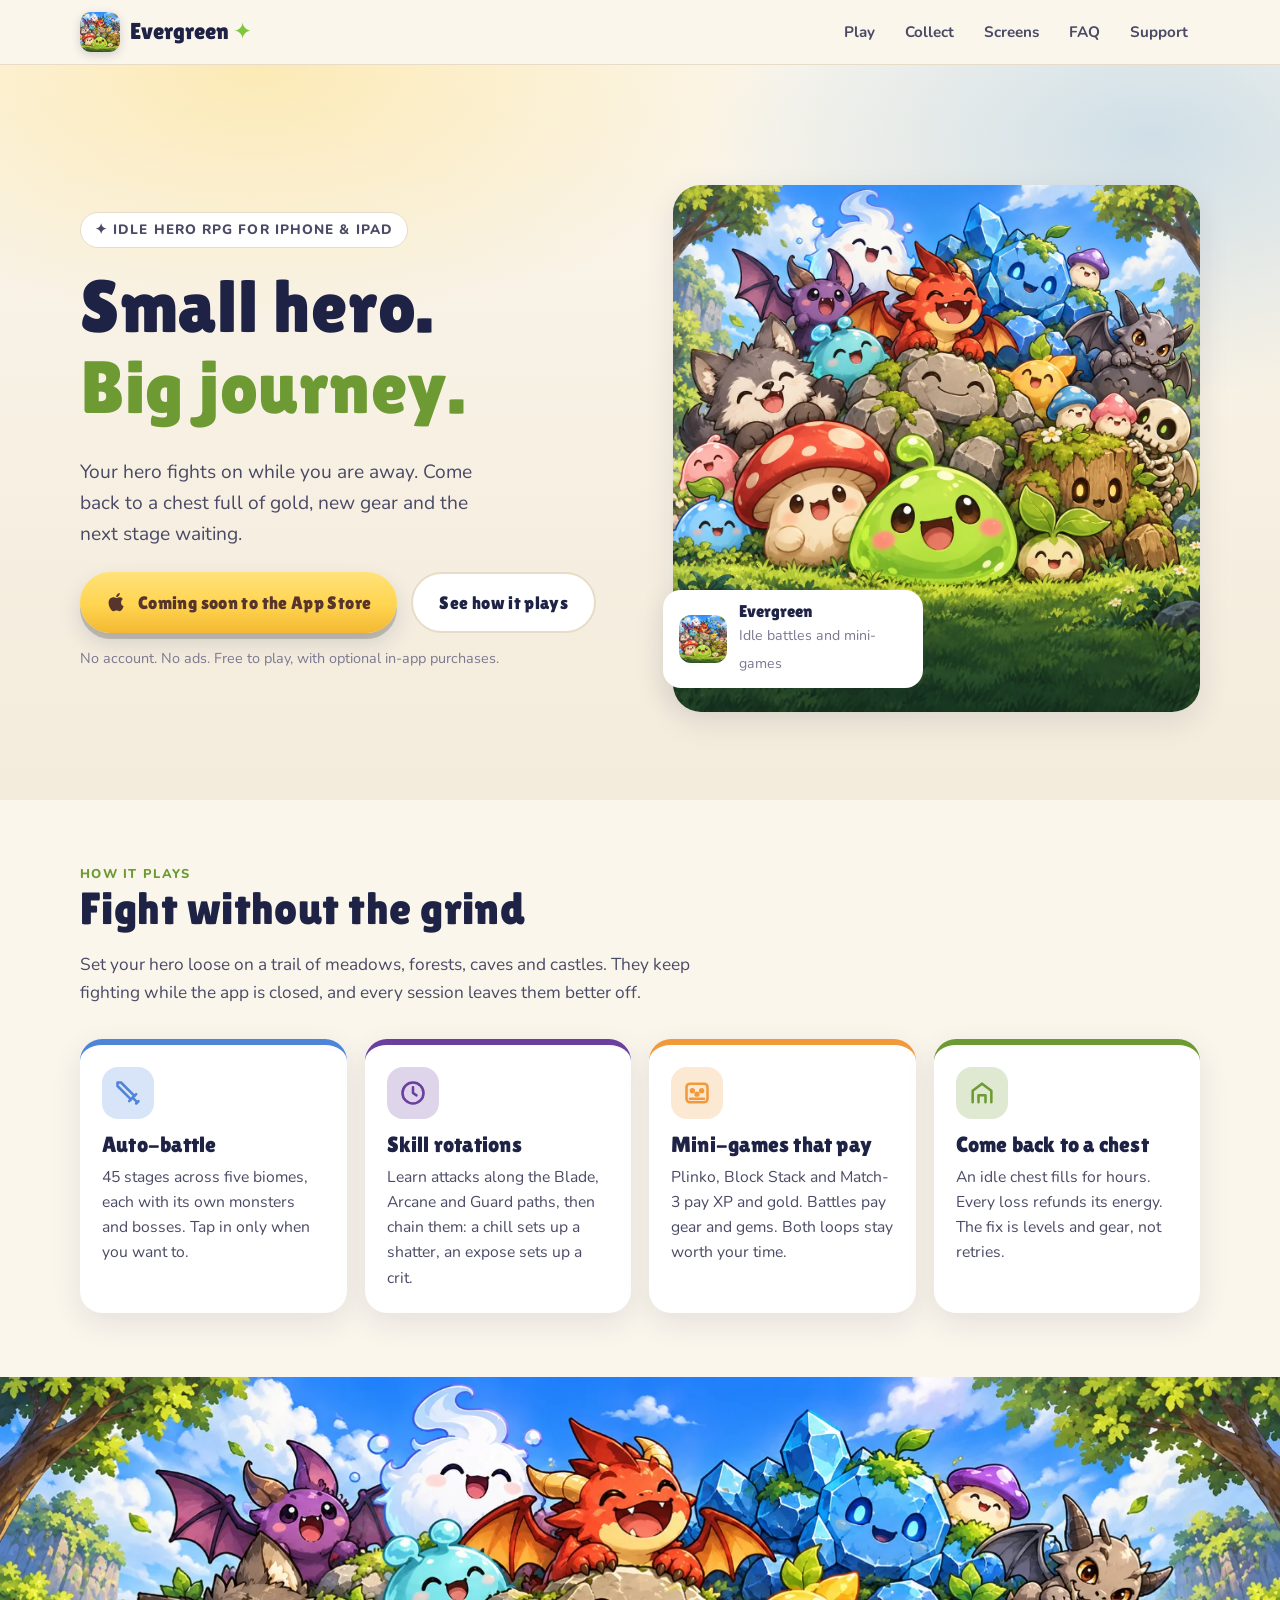
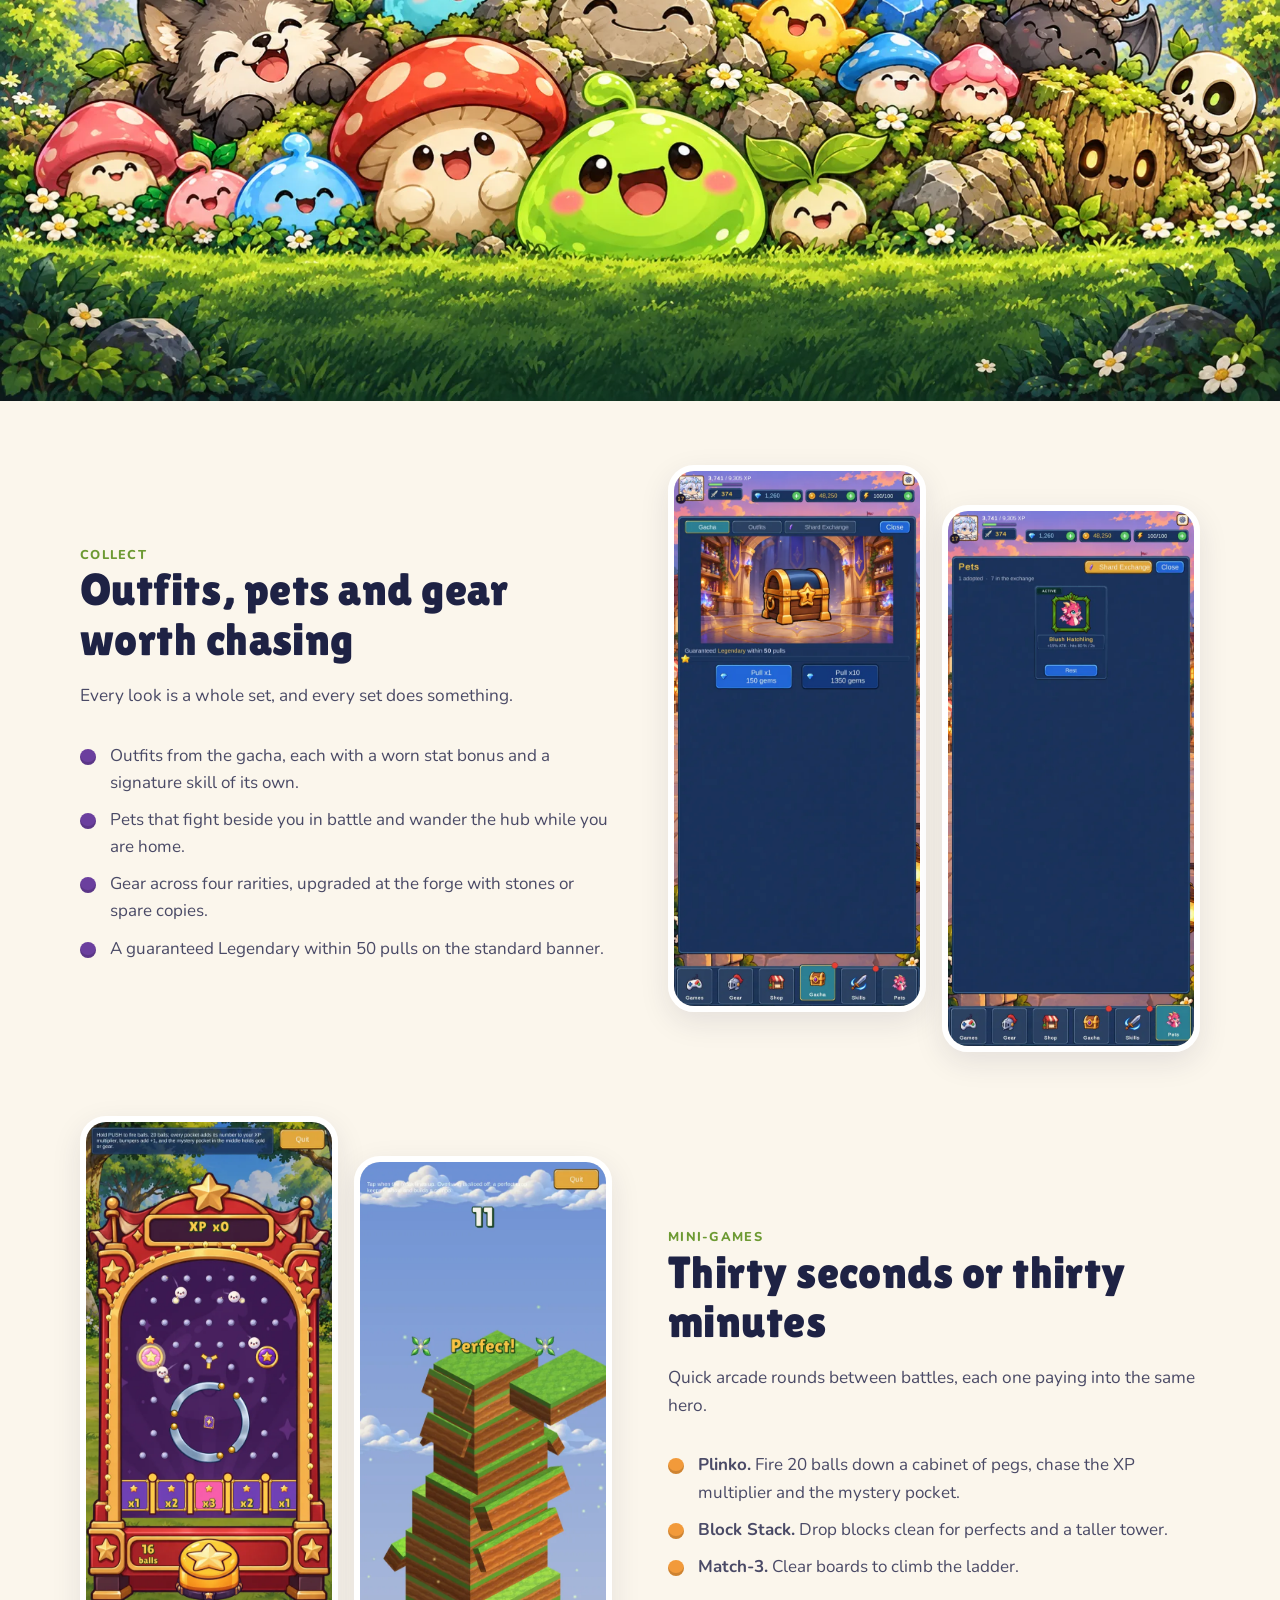
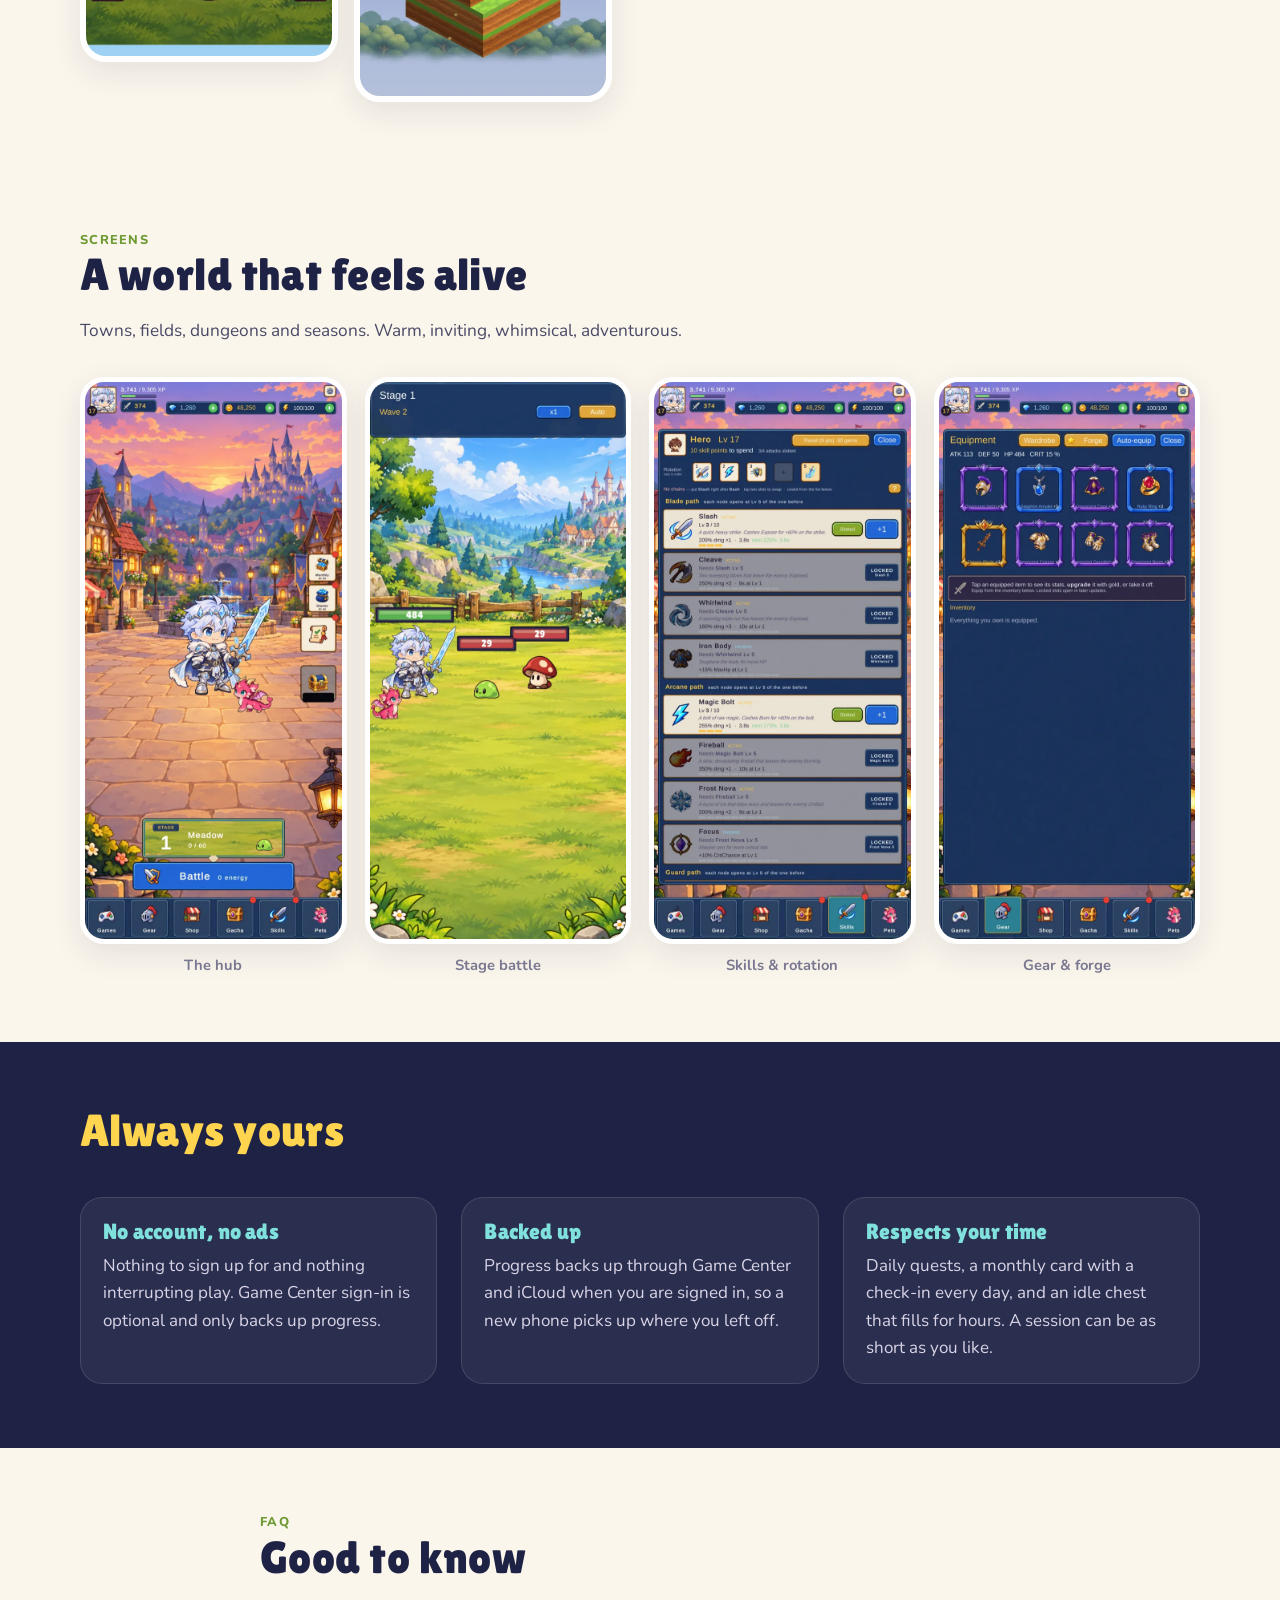
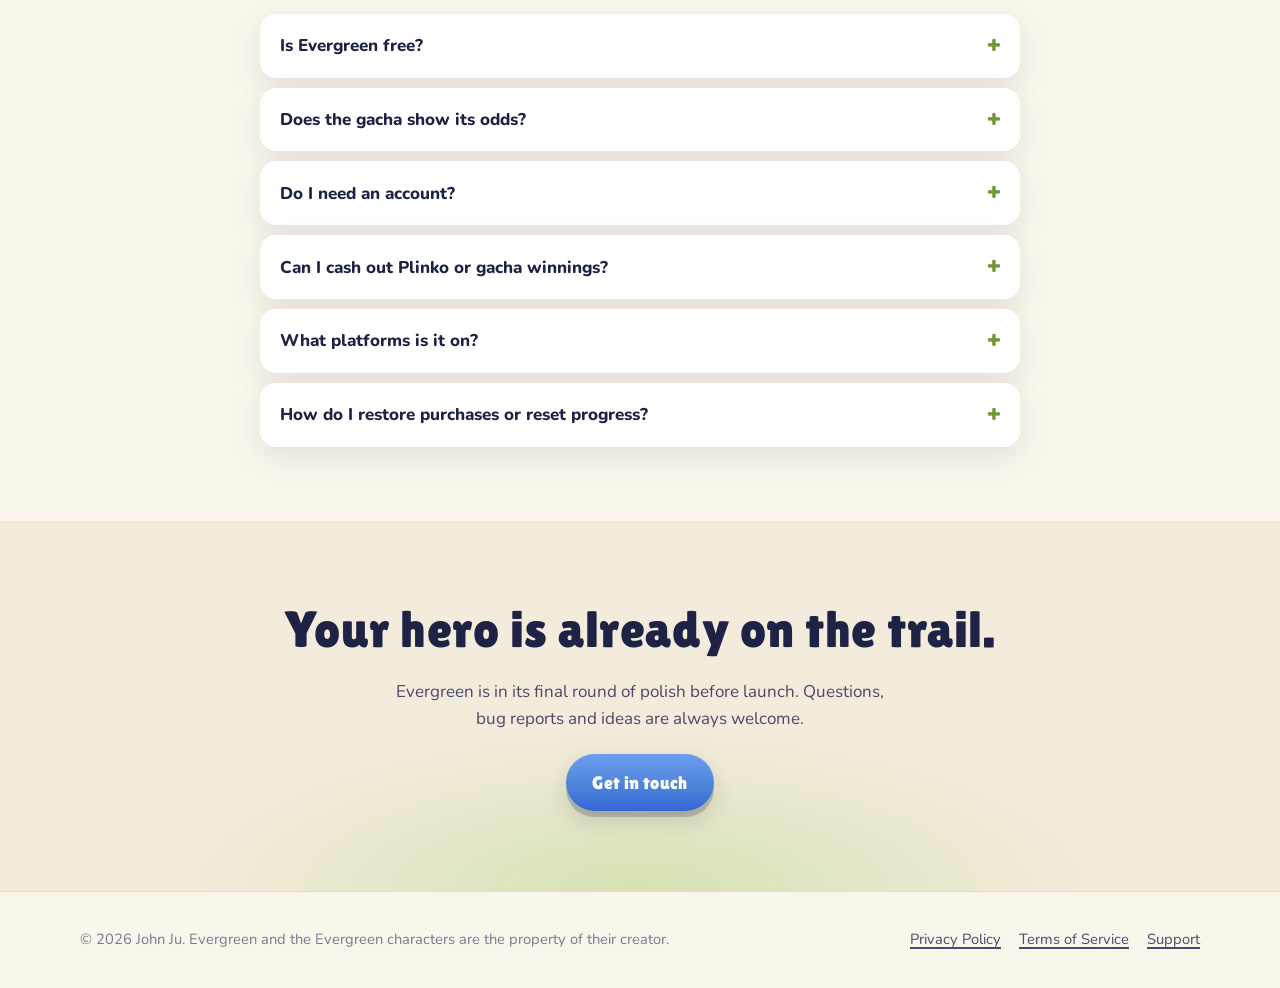
==== index.html @ 90e23ad8 "Evergreen site: landing page, privacy policy, terms of service and support page Static GitHub Pages " ====
<!DOCTYPE html>
<html lang="en">
<head>
  <meta charset="utf-8">
  <meta name="viewport" content="width=device-width, initial-scale=1">
  <title>Evergreen: Idle Hero RPG</title>
  <meta name="description" content="Evergreen is a cosy idle RPG. Your hero fights on while you are away. Come back to gold, gear and a growing cast of monsters, then spend a few minutes on Plinko or Block Stack.">
  <link rel="canonical" href="https://evergreenrpg.com/">
  <link rel="icon" type="image/png" href="assets/img/favicon.png">
  <link rel="apple-touch-icon" href="assets/img/apple-touch-icon.png">
  <meta property="og:type" content="website">
  <meta property="og:title" content="Evergreen: Idle Hero RPG">
  <meta property="og:description" content="Small hero, big journey. A cosy idle RPG with mini-games that pay, outfits to collect and pets that fight beside you.">
  <meta property="og:image" content="https://evergreenrpg.com/assets/img/monsters-square.webp">
  <meta property="og:url" content="https://evergreenrpg.com/">
  <meta name="twitter:card" content="summary_large_image">
  <meta name="theme-color" content="#fbf6ec" media="(prefers-color-scheme: light)">
  <meta name="theme-color" content="#171a36" media="(prefers-color-scheme: dark)">
  <link rel="preconnect" href="https://fonts.googleapis.com">
  <link rel="preconnect" href="https://fonts.gstatic.com" crossorigin>
  <link href="https://fonts.googleapis.com/css2?family=Nunito:wght@400;700;800&display=swap" rel="stylesheet">
  <link rel="stylesheet" href="assets/site.css">
</head>
<body>

<header class="site-header">
  <div class="wrap">
    <a class="brand" href="/">
      <img src="assets/img/icon-512.png" alt="" width="40" height="40">
      <span>Evergreen <span class="leaf">✦</span></span>
    </a>
    <nav class="nav" aria-label="Site">
      <a href="#play">Play</a>
      <a href="#collect">Collect</a>
      <a href="#screens">Screens</a>
      <a href="#faq">FAQ</a>
      <a href="support.html">Support</a>
    </nav>
  </div>
</header>

<main>
  <section class="hero" id="top">
    <div class="wrap">
      <div class="hero-copy">
        <span class="kicker">✦ Idle Hero RPG for iPhone &amp; iPad</span>
        <h1>Small hero.<br><span class="accent">Big journey.</span></h1>
        <p class="lede">Your hero fights on while you are away. Come back to a chest full of gold, new gear and the next stage waiting.</p>
        <div class="hero-actions">
          <!-- When the app is live, replace this span with:
               <a class="btn btn-primary" href="https://apps.apple.com/app/idXXXXXXXXX">Download on the App Store</a> -->
          <span class="btn btn-primary" aria-disabled="true">
            <svg viewBox="0 0 24 24" fill="currentColor" aria-hidden="true"><path d="M16.4 12.6c0-2.5 2-3.7 2.1-3.8-1.2-1.7-3-1.9-3.6-2-1.5-.2-3 .9-3.8.9-.8 0-2-.9-3.3-.8-1.7 0-3.2 1-4.1 2.5-1.8 3-.5 7.6 1.3 10.1.8 1.2 1.8 2.6 3.2 2.5 1.3 0 1.8-.8 3.3-.8s2 .8 3.3.8c1.4 0 2.3-1.3 3.1-2.5.9-1.4 1.3-2.7 1.4-2.8-.1 0-2.9-1-2.9-4.1zM14 5.3c.7-.8 1.1-2 1-3.1-1 0-2.2.7-2.9 1.5-.6.7-1.2 1.9-1 3 1.1.1 2.2-.6 2.9-1.4z"/></svg>
            Coming soon to the App Store
          </span>
          <a class="btn btn-ghost" href="#play">See how it plays</a>
        </div>
        <p class="hero-note">No account. No ads. Free to play, with optional in-app purchases.</p>
      </div>
      <div class="hero-art">
        <img src="assets/img/monsters-square.webp" alt="A pile of smiling monsters: a green slime, a red-capped mushroom, a wolf pup, a red dragon and friends on a sunny hillside" width="1254" height="1254" fetchpriority="high">
        <div class="badge">
          <img src="assets/img/icon-512.png" alt="" width="48" height="48">
          <div><strong>Evergreen</strong><small>Idle battles and mini-games</small></div>
        </div>
      </div>
    </div>
  </section>

  <section id="play">
    <div class="wrap">
      <div class="section-head">
        <div class="eyebrow">How it plays</div>
        <h2>Fight without the grind</h2>
        <p>Set your hero loose on a trail of meadows, forests, caves and castles. They keep fighting while the app is closed, and every session leaves them better off.</p>
      </div>
      <div class="pillars">
        <article class="pillar" style="--c: var(--sky)">
          <div class="icon"><svg viewBox="0 0 24 24" fill="none" stroke="currentColor" stroke-width="2.2" stroke-linecap="round" stroke-linejoin="round" aria-hidden="true"><path d="M14.5 17.5 3 6V3h3l11.5 11.5"/><path d="m13 19 6-6"/><path d="m16 16 4 4"/><path d="m19 21 2-2"/></svg></div>
          <h3>Auto-battle</h3>
          <p>45 stages across five biomes, each with its own monsters and bosses. Tap in only when you want to.</p>
        </article>
        <article class="pillar" style="--c: var(--violet)">
          <div class="icon"><svg viewBox="0 0 24 24" fill="none" stroke="currentColor" stroke-width="2.2" stroke-linecap="round" stroke-linejoin="round" aria-hidden="true"><circle cx="12" cy="12" r="9"/><path d="M12 7v5l3 2"/></svg></div>
          <h3>Skill rotations</h3>
          <p>Learn attacks along the Blade, Arcane and Guard paths, then chain them: a chill sets up a shatter, an expose sets up a crit.</p>
        </article>
        <article class="pillar" style="--c: var(--orange)">
          <div class="icon"><svg viewBox="0 0 24 24" fill="none" stroke="currentColor" stroke-width="2.2" stroke-linecap="round" stroke-linejoin="round" aria-hidden="true"><rect x="3" y="4" width="18" height="16" rx="3"/><circle cx="8" cy="10" r="1.2" fill="currentColor"/><circle cx="12" cy="13" r="1.2" fill="currentColor"/><circle cx="16" cy="10" r="1.2" fill="currentColor"/><path d="M6 17h12"/></svg></div>
          <h3>Mini-games that pay</h3>
          <p>Plinko, Block Stack and Match-3 pay XP and gold. Battles pay gear and gems. Both loops stay worth your time.</p>
        </article>
        <article class="pillar" style="--c: var(--moss)">
          <div class="icon"><svg viewBox="0 0 24 24" fill="none" stroke="currentColor" stroke-width="2.2" stroke-linecap="round" stroke-linejoin="round" aria-hidden="true"><path d="M4 20V10l8-6 8 6v10"/><path d="M9 20v-6h6v6"/></svg></div>
          <h3>Come back to a chest</h3>
          <p>An idle chest fills for hours. Every loss refunds its energy. The fix is levels and gear, not retries.</p>
        </article>
      </div>
    </div>
  </section>

  <figure class="strip">
    <img src="assets/img/monsters-wide.webp" alt="The monsters of Evergreen gathered in a meadow" width="1795" height="876" loading="lazy">
  </figure>

  <section id="collect">
    <div class="wrap">
      <div class="features">
        <div class="feature-copy" style="--c: var(--violet)">
          <div class="section-head">
            <div class="eyebrow">Collect</div>
            <h2>Outfits, pets and gear worth chasing</h2>
            <p>Every look is a whole set, and every set does something.</p>
          </div>
          <ul>
            <li>Outfits from the gacha, each with a worn stat bonus and a signature skill of its own.</li>
            <li>Pets that fight beside you in battle and wander the hub while you are home.</li>
            <li>Gear across four rarities, upgraded at the forge with stones or spare copies.</li>
            <li>A guaranteed Legendary within 50 pulls on the standard banner.</li>
          </ul>
        </div>
        <div class="feature-art">
          <img src="assets/img/shot-03_gacha.webp" alt="The gacha banner with a glowing chest and a 50-pull Legendary guarantee" width="640" height="1391" loading="lazy">
          <img src="assets/img/shot-06_pets.webp" alt="The pets tab with the Blush Hatchling adopted and active" width="640" height="1391" loading="lazy">
        </div>
      </div>

      <div class="features flip">
        <div class="feature-copy" style="--c: var(--orange)">
          <div class="section-head">
            <div class="eyebrow">Mini-games</div>
            <h2>Thirty seconds or thirty minutes</h2>
            <p>Quick arcade rounds between battles, each one paying into the same hero.</p>
          </div>
          <ul>
            <li><strong>Plinko.</strong> Fire 20 balls down a cabinet of pegs, chase the XP multiplier and the mystery pocket.</li>
            <li><strong>Block Stack.</strong> Drop blocks clean for perfects and a taller tower.</li>
            <li><strong>Match-3.</strong> Clear boards to climb the ladder.</li>
          </ul>
        </div>
        <div class="feature-art">
          <img src="assets/img/shot-plinko.webp" alt="The Plinko cabinet mid-run with balls bouncing between pegs" width="640" height="1391" loading="lazy">
          <img src="assets/img/shot-tower_stack.webp" alt="Block Stack showing a Perfect drop on a tall wooden tower" width="640" height="1391" loading="lazy">
        </div>
      </div>
    </div>
  </section>

  <section id="screens">
    <div class="wrap">
      <div class="section-head">
        <div class="eyebrow">Screens</div>
        <h2>A world that feels alive</h2>
        <p>Towns, fields, dungeons and seasons. Warm, inviting, whimsical, adventurous.</p>
      </div>
      <div class="gallery">
        <figure><img src="assets/img/shot-01_hub.webp" alt="The hub: hero in the Winter Lord outfit beside a pet, with the stage card and Battle button" width="640" height="1391" loading="lazy"><figcaption>The hub</figcaption></figure>
        <figure><img src="assets/img/shot-02_battle.webp" alt="A stage fight mid-wave against a slime and a mushroom" width="640" height="1391" loading="lazy"><figcaption>Stage battle</figcaption></figure>
        <figure><img src="assets/img/shot-04_skills.webp" alt="Skill paths and the rotation row" width="640" height="1391" loading="lazy"><figcaption>Skills &amp; rotation</figcaption></figure>
        <figure><img src="assets/img/shot-05_gear.webp" alt="A full equipment loadout with rarity-coloured slots" width="640" height="1391" loading="lazy"><figcaption>Gear &amp; forge</figcaption></figure>
      </div>
    </div>
  </section>

  <section class="promise">
    <div class="wrap">
      <h2>Always yours</h2>
      <div class="card"><h3>No account, no ads</h3><p>Nothing to sign up for and nothing interrupting play. Game Center sign-in is optional and only backs up progress.</p></div>
      <div class="card"><h3>Backed up</h3><p>Progress backs up through Game Center and iCloud when you are signed in, so a new phone picks up where you left off.</p></div>
      <div class="card"><h3>Respects your time</h3><p>Daily quests, a monthly card with a check-in every day, and an idle chest that fills for hours. A session can be as short as you like.</p></div>
    </div>
  </section>

  <section class="faq" id="faq">
    <div class="wrap-narrow">
      <div class="section-head">
        <div class="eyebrow">FAQ</div>
        <h2>Good to know</h2>
      </div>
      <details>
        <summary>Is Evergreen free?</summary>
        <p>Yes. Evergreen is free to download and play. Optional in-app purchases sell gems, a one-time Starter Bundle and a Monthly Card. None of them are required to finish the game.</p>
      </details>
      <details>
        <summary>Does the gacha show its odds?</summary>
        <p>The banner in the app shows its drop rates and the Legendary guarantee. Every pull on the standard banner counts toward a guaranteed Legendary within 50 pulls.</p>
      </details>
      <details>
        <summary>Do I need an account?</summary>
        <p>No. There is no login. If you sign in to Game Center, your progress is backed up to iCloud and restored on your other devices. The game is fully playable without it.</p>
      </details>
      <details>
        <summary>Can I cash out Plinko or gacha winnings?</summary>
        <p>No. Plinko and the mini-games pay only in-game gold and XP, and gacha rewards are in-game items. Nothing in Evergreen can be exchanged for real money.</p>
      </details>
      <details>
        <summary>What platforms is it on?</summary>
        <p>iPhone and iPad first. An Android release is planned; follow this page for news.</p>
      </details>
      <details>
        <summary>How do I restore purchases or reset progress?</summary>
        <p>Both live in Settings, the gear icon at the top right of the hub. Restore Purchases re-grants the Starter Bundle and any active Monthly Card. Reset Progress deletes your local save and its cloud backup.</p>
      </details>
    </div>
  </section>

  <section class="cta">
    <div class="wrap">
      <h2>Your hero is already on the trail.</h2>
      <p>Evergreen is in its final round of polish before launch. Questions, bug reports and ideas are always welcome.</p>
      <div class="hero-actions">
        <a class="btn btn-secondary" href="support.html">Get in touch</a>
      </div>
    </div>
  </section>
</main>

<footer class="site-footer">
  <div class="wrap">
    <div>© 2026 John Ju. Evergreen and the Evergreen characters are the property of their creator.</div>
    <nav aria-label="Legal">
      <a href="privacy.html">Privacy Policy</a>
      <a href="terms.html">Terms of Service</a>
      <a href="support.html">Support</a>
    </nav>
  </div>
</footer>

</body>
</html>
---- assets/site.css ----
/* Evergreen: Idle Hero RPG — site styles
   Palette follows the HeroIdleRPG mood board: bright & cheerful primaries,
   earthy warm neutrals, cool mystical navy/purple, pastel accents.
   Saturated but not neon. Clean, friendly, modern. */

@font-face {
  font-family: "Lilita One";
  src: url("fonts/LilitaOne-Regular.ttf") format("truetype");
  font-weight: 400;
  font-style: normal;
  font-display: swap;
}

:root {
  /* bright & cheerful */
  --sun: #ffd44f;
  --orange: #f29a3a;
  --red: #e5504f;
  --sky: #4f85d9;
  --blue: #3466d6;
  /* earthy & warm */
  --amber: #c98a2f;
  --bark: #8b4a2b;
  --cocoa: #57352c;
  --moss: #6d9a33;
  --forest: #4a6e22;
  --leaf: #7fc63d;
  /* cool & mystical */
  --navy: #1e2244;
  --indigo: #3a2f6f;
  --violet: #6b3f9e;
  --dusk: #2f4b8c;
  --teal: #2a7fa2;
  /* pastel & playful */
  --pink: #f6a0c9;
  --coral: #f28b9a;
  --lilac: #e39ac9;
  --powder: #7fb6e2;
  --mint: #7fe0dc;

  --bg: #fbf6ec;
  --bg-2: #f3ebdb;
  --card: #ffffff;
  --ink: #1e2244;
  --ink-2: #4a4a66;
  --muted: #7a7891;
  --line: #e6dcc7;
  --link: #2f4b8c;
  --shadow: 0 10px 30px rgba(30, 34, 68, 0.10);
  --radius: 22px;
  --font-display: "Lilita One", "Arial Rounded MT Bold", "Nunito", sans-serif;
  --font-body: "Nunito", -apple-system, BlinkMacSystemFont, "Segoe UI", sans-serif;
  color-scheme: light;
}

@media (prefers-color-scheme: dark) {
  :root:not([data-theme="light"]) {
    --bg: #171a36;
    --bg-2: #1e2244;
    --card: #232a52;
    --ink: #f7f2e8;
    --ink-2: #d8d3e6;
    --muted: #a7a3c2;
    --line: #34396a;
    --link: #9cc4ff;
    --shadow: 0 10px 30px rgba(0, 0, 0, 0.35);
    color-scheme: dark;
  }
}
:root[data-theme="dark"] {
  --bg: #171a36;
  --bg-2: #1e2244;
  --card: #232a52;
  --ink: #f7f2e8;
  --ink-2: #d8d3e6;
  --muted: #a7a3c2;
  --line: #34396a;
  --link: #9cc4ff;
  --shadow: 0 10px 30px rgba(0, 0, 0, 0.35);
  color-scheme: dark;
}

* { box-sizing: border-box; }
html { scroll-behavior: smooth; -webkit-text-size-adjust: 100%; }
body {
  margin: 0;
  background: var(--bg);
  color: var(--ink);
  font-family: var(--font-body);
  font-size: 17px;
  line-height: 1.6;
  overflow-x: hidden;
}
img { max-width: 100%; height: auto; display: block; }
a { color: var(--link); text-decoration-thickness: 1.5px; text-underline-offset: 3px; }
a:hover { text-decoration-thickness: 2.5px; }

h1, h2, h3, .display {
  font-family: var(--font-display);
  font-weight: 400;
  letter-spacing: 0.01em;
  line-height: 1.1;
  margin: 0 0 0.4em;
}
h1 { font-size: clamp(2.6rem, 7vw, 4.6rem); }
h2 { font-size: clamp(1.9rem, 4.5vw, 2.8rem); }
h3 { font-size: 1.35rem; }
p { margin: 0 0 1em; }

.wrap { width: min(1120px, 100% - 32px); margin-inline: auto; }
.wrap-narrow { width: min(760px, 100% - 32px); margin-inline: auto; }

/* ---------- header ---------- */
.site-header {
  position: sticky; top: 0; z-index: 20;
  background: color-mix(in srgb, var(--bg) 88%, transparent);
  backdrop-filter: blur(10px);
  -webkit-backdrop-filter: blur(10px);
  border-bottom: 1px solid var(--line);
}
.site-header .wrap { display: flex; align-items: center; justify-content: space-between; gap: 16px; min-height: 64px; }
.brand { display: flex; align-items: center; gap: 10px; text-decoration: none; color: var(--ink); }
.brand img { width: 40px; height: 40px; border-radius: 11px; box-shadow: 0 3px 10px rgba(30,34,68,.18); }
.brand span { font-family: var(--font-display); font-size: 1.45rem; }
.brand .leaf { color: var(--leaf); }
.nav { display: flex; gap: 6px; flex-wrap: wrap; justify-content: flex-end; }
.nav a { color: var(--ink-2); text-decoration: none; padding: 8px 12px; border-radius: 999px; font-weight: 700; font-size: 0.95rem; }
.nav a:hover, .nav a[aria-current="page"] { background: var(--bg-2); color: var(--ink); }

/* ---------- buttons ---------- */
.btn {
  display: inline-flex; align-items: center; justify-content: center; gap: 10px;
  font-family: var(--font-display); font-size: 1.15rem; letter-spacing: 0.02em;
  padding: 14px 26px; border-radius: 999px; text-decoration: none; cursor: pointer;
  border: 0; transition: transform .12s ease, box-shadow .12s ease;
  box-shadow: 0 6px 0 rgba(0,0,0,.18), 0 10px 22px rgba(30,34,68,.15);
}
.btn:hover { transform: translateY(-2px); }
.btn:active { transform: translateY(2px); box-shadow: 0 2px 0 rgba(0,0,0,.18); }
.btn-primary { background: linear-gradient(180deg, #ffe27a, var(--sun) 55%, #f3b833); color: var(--cocoa); }
.btn-secondary { background: linear-gradient(180deg, #6e9df0, var(--sky) 55%, var(--blue)); color: #fff; }
.btn-ghost { background: var(--card); color: var(--ink); border: 2px solid var(--line); box-shadow: none; }
.btn svg { width: 22px; height: 22px; }

/* ---------- hero ---------- */
.hero {
  position: relative; overflow: hidden;
  background:
    radial-gradient(60% 50% at 20% 0%, rgba(255,212,79,.35), transparent 70%),
    radial-gradient(50% 50% at 90% 10%, rgba(127,182,226,.35), transparent 70%),
    linear-gradient(180deg, var(--bg) 0%, var(--bg-2) 100%);
}
.hero .wrap { display: grid; grid-template-columns: 1.05fr 1fr; gap: 40px; align-items: center; padding: 56px 0 24px; }
.hero-copy .kicker {
  display: inline-flex; align-items: center; gap: 8px;
  background: var(--card); border: 1px solid var(--line); color: var(--ink-2);
  padding: 6px 14px; border-radius: 999px; font-weight: 800; font-size: .85rem; letter-spacing: .08em; text-transform: uppercase;
}
.hero-copy h1 { margin-top: 18px; }
.hero-copy h1 .accent { color: var(--moss); }
.hero-copy .lede { font-size: 1.2rem; color: var(--ink-2); max-width: 34ch; }
.hero-actions { display: flex; flex-wrap: wrap; gap: 14px; margin-top: 22px; }
.hero-note { color: var(--muted); font-size: .9rem; margin-top: 14px; }
.hero-art { position: relative; min-width: 0; }
.hero-copy { min-width: 0; }
.hero .wrap > * { min-width: 0; }
.hero-art img { width: 100%; border-radius: 28px; box-shadow: var(--shadow); }
.hero-art .badge {
  position: absolute; left: -10px; bottom: 24px;
  background: var(--card); border-radius: 18px; padding: 12px 16px; box-shadow: var(--shadow);
  display: flex; align-items: center; gap: 12px; max-width: 260px;
}
.hero-art .badge img { width: 48px; height: 48px; border-radius: 12px; box-shadow: none; }
.hero-art .badge strong { font-family: var(--font-display); font-weight: 400; display: block; line-height: 1.15; }
.hero-art .badge small { color: var(--muted); }

/* wide art strip */
.strip { margin: 0; }
.strip img { width: 100%; aspect-ratio: 1795 / 876; object-fit: cover; }

/* ---------- sections ---------- */
section { padding: 64px 0; }
.section-head { max-width: 640px; margin-bottom: 32px; }
.section-head .eyebrow { color: var(--moss); font-weight: 800; letter-spacing: .1em; text-transform: uppercase; font-size: .8rem; }
.section-head p { color: var(--ink-2); font-size: 1.08rem; }

.pillars { display: grid; grid-template-columns: repeat(4, 1fr); gap: 18px; }
.pillar {
  background: var(--card); border-radius: var(--radius); padding: 22px; box-shadow: var(--shadow);
  border-top: 6px solid var(--c, var(--sun));
}
.pillar .icon { width: 52px; height: 52px; border-radius: 16px; display: grid; place-items: center; background: color-mix(in srgb, var(--c) 22%, var(--card)); margin-bottom: 14px; }
.pillar .icon svg { width: 28px; height: 28px; color: var(--c); }
.pillar p { color: var(--ink-2); margin: 0; font-size: .98rem; }

.features > * { min-width: 0; }
.features { display: grid; grid-template-columns: 1fr 1fr; gap: 56px; align-items: center; }
.features + .features { margin-top: 64px; }
.features.flip .feature-art { order: -1; }
.feature-art { display: grid; grid-template-columns: 1fr 1fr; gap: 16px; }
.feature-art img { border-radius: 26px; box-shadow: var(--shadow); border: 6px solid var(--card); }
.feature-art img:nth-child(2) { margin-top: 40px; }
.feature-art.single { grid-template-columns: 1fr; max-width: 320px; margin-inline: auto; }
.feature-copy ul { padding-left: 0; list-style: none; margin: 16px 0 0; }
.feature-copy li { position: relative; padding-left: 30px; margin-bottom: 10px; color: var(--ink-2); }
.feature-copy li::before {
  content: ""; position: absolute; left: 0; top: 7px; width: 16px; height: 16px; border-radius: 50%;
  background: var(--c, var(--leaf)); box-shadow: inset 0 -3px 0 rgba(0,0,0,.15);
}

.gallery { display: grid; grid-template-columns: repeat(4, 1fr); gap: 18px; }
.gallery figure { margin: 0; }
.gallery img { border-radius: 24px; box-shadow: var(--shadow); border: 5px solid var(--card); }
.gallery figcaption { text-align: center; color: var(--muted); font-weight: 700; font-size: .92rem; margin-top: 10px; }

.promise { background: var(--navy); color: #f7f2e8; }
.promise .wrap { display: grid; grid-template-columns: repeat(3, 1fr); gap: 24px; }
.promise h2 { grid-column: 1 / -1; color: var(--sun); }
.promise .card { background: rgba(255,255,255,.06); border: 1px solid rgba(255,255,255,.12); border-radius: var(--radius); padding: 22px; }
.promise .card h3 { color: var(--mint); }
.promise .card p { color: #d8d3e6; margin: 0; }

.cta { text-align: center; padding: 80px 0; background:
  radial-gradient(50% 60% at 50% 100%, rgba(127,198,61,.25), transparent 70%), var(--bg-2); }
.cta h2 { font-size: clamp(2rem, 5vw, 3.2rem); }
.cta p { color: var(--ink-2); max-width: 52ch; margin-inline: auto; }
.cta .hero-actions { justify-content: center; }

.faq details { background: var(--card); border-radius: 16px; padding: 14px 20px; margin-bottom: 10px; box-shadow: var(--shadow); }
.faq summary { cursor: pointer; font-weight: 800; list-style: none; display: flex; justify-content: space-between; align-items: center; }
.faq summary::-webkit-details-marker { display: none; }
.faq summary::after { content: "+"; font-family: var(--font-display); font-size: 1.4rem; color: var(--moss); }
.faq details[open] summary::after { content: "–"; }
.faq details p { color: var(--ink-2); margin: 10px 0 4px; }

/* ---------- footer ---------- */
.site-footer { border-top: 1px solid var(--line); padding: 36px 0; color: var(--muted); font-size: .92rem; }
.site-footer .wrap { display: flex; flex-wrap: wrap; justify-content: space-between; gap: 16px; align-items: center; }
.site-footer nav { display: flex; gap: 18px; flex-wrap: wrap; }
.site-footer a { color: var(--ink-2); }

/* ---------- legal pages ---------- */
.legal { padding: 48px 0 80px; }
.legal .meta { color: var(--muted); font-weight: 700; margin-bottom: 28px; }
.legal h1 { font-size: clamp(2.2rem, 6vw, 3.4rem); }
.legal h2 { font-size: 1.6rem; margin-top: 2.2em; padding-top: .3em; border-top: 3px solid var(--line); }
.legal h3 { font-size: 1.15rem; margin-top: 1.6em; font-family: var(--font-body); font-weight: 800; }
.legal p, .legal li { color: var(--ink-2); }
.legal ul { padding-left: 22px; }
.legal li { margin-bottom: 6px; }
.legal table { width: 100%; border-collapse: collapse; font-size: .95rem; margin: 12px 0 20px; }
.legal th, .legal td { text-align: left; padding: 10px 12px; border-bottom: 1px solid var(--line); vertical-align: top; }
.legal th { background: var(--bg-2); color: var(--ink); font-weight: 800; }
.legal .summary {
  background: var(--card); border-left: 6px solid var(--leaf); border-radius: 0 18px 18px 0;
  padding: 18px 22px; box-shadow: var(--shadow); margin: 0 0 30px;
}
.legal .summary strong { color: var(--ink); }
.legal .toc { background: var(--bg-2); border-radius: 18px; padding: 16px 22px 16px 38px; columns: 2; column-gap: 24px; margin-bottom: 30px; }
.legal .toc li { break-inside: avoid; margin-bottom: 4px; }
.legal .notice { background: color-mix(in srgb, var(--sun) 18%, var(--card)); border-radius: 14px; padding: 14px 18px; }

/* ---------- responsive ---------- */
@media (max-width: 960px) {
  .pillars { grid-template-columns: repeat(2, 1fr); }
  .gallery { grid-template-columns: repeat(2, 1fr); }
  .promise .wrap { grid-template-columns: 1fr; }
}
@media (max-width: 760px) {
  .hero .wrap { grid-template-columns: 1fr; padding-top: 32px; }
  .hero-art .badge { left: 8px; bottom: 12px; }
  .features, .features.flip { grid-template-columns: 1fr; gap: 28px; }
  .features.flip .feature-art { order: 0; }
  .feature-art img:nth-child(2) { margin-top: 24px; }
  section { padding: 48px 0; }
  .legal .toc { columns: 1; }
  .site-header .wrap { flex-wrap: wrap; padding: 8px 0; }
}
@media (max-width: 480px) {
  .pillars { grid-template-columns: 1fr; }
  .gallery { grid-template-columns: 1fr 1fr; gap: 12px; }
  .btn { width: 100%; }
}
@media (prefers-reduced-motion: reduce) {
  html { scroll-behavior: auto; }
  .btn { transition: none; }
}
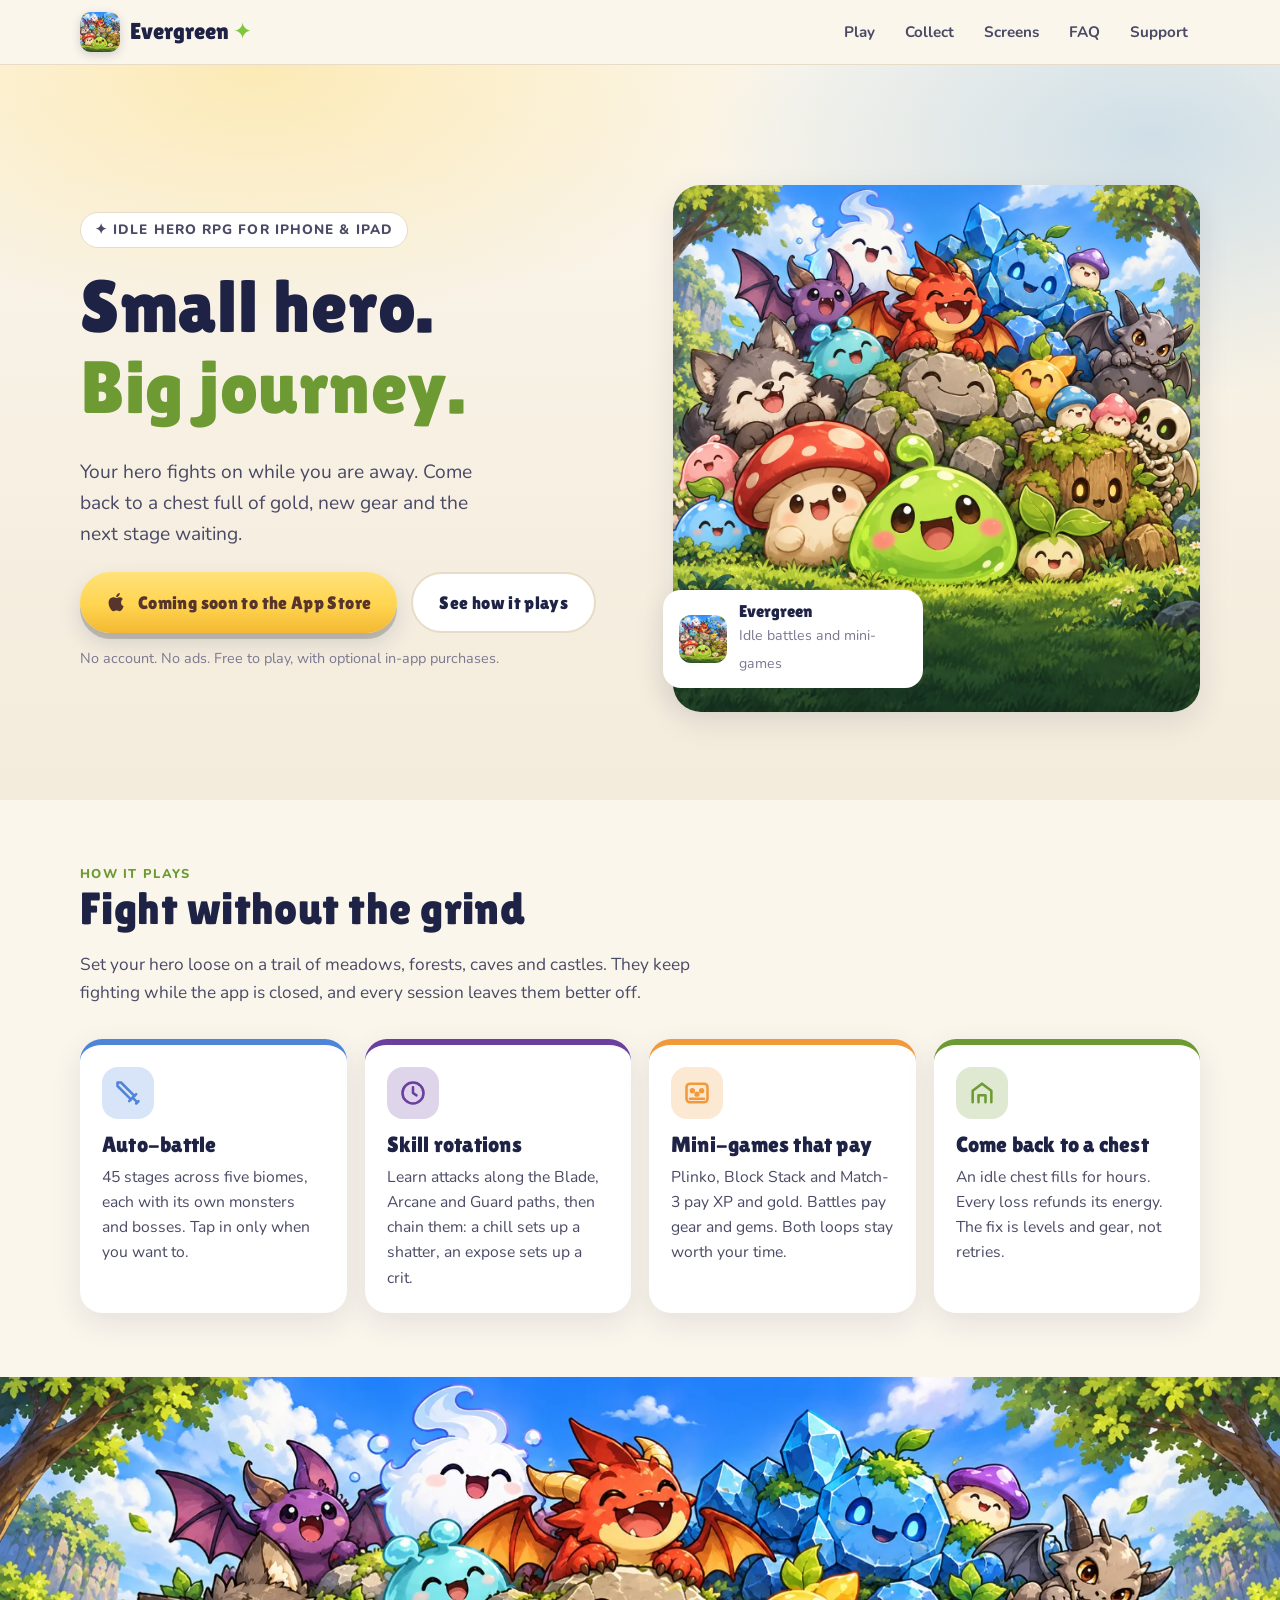
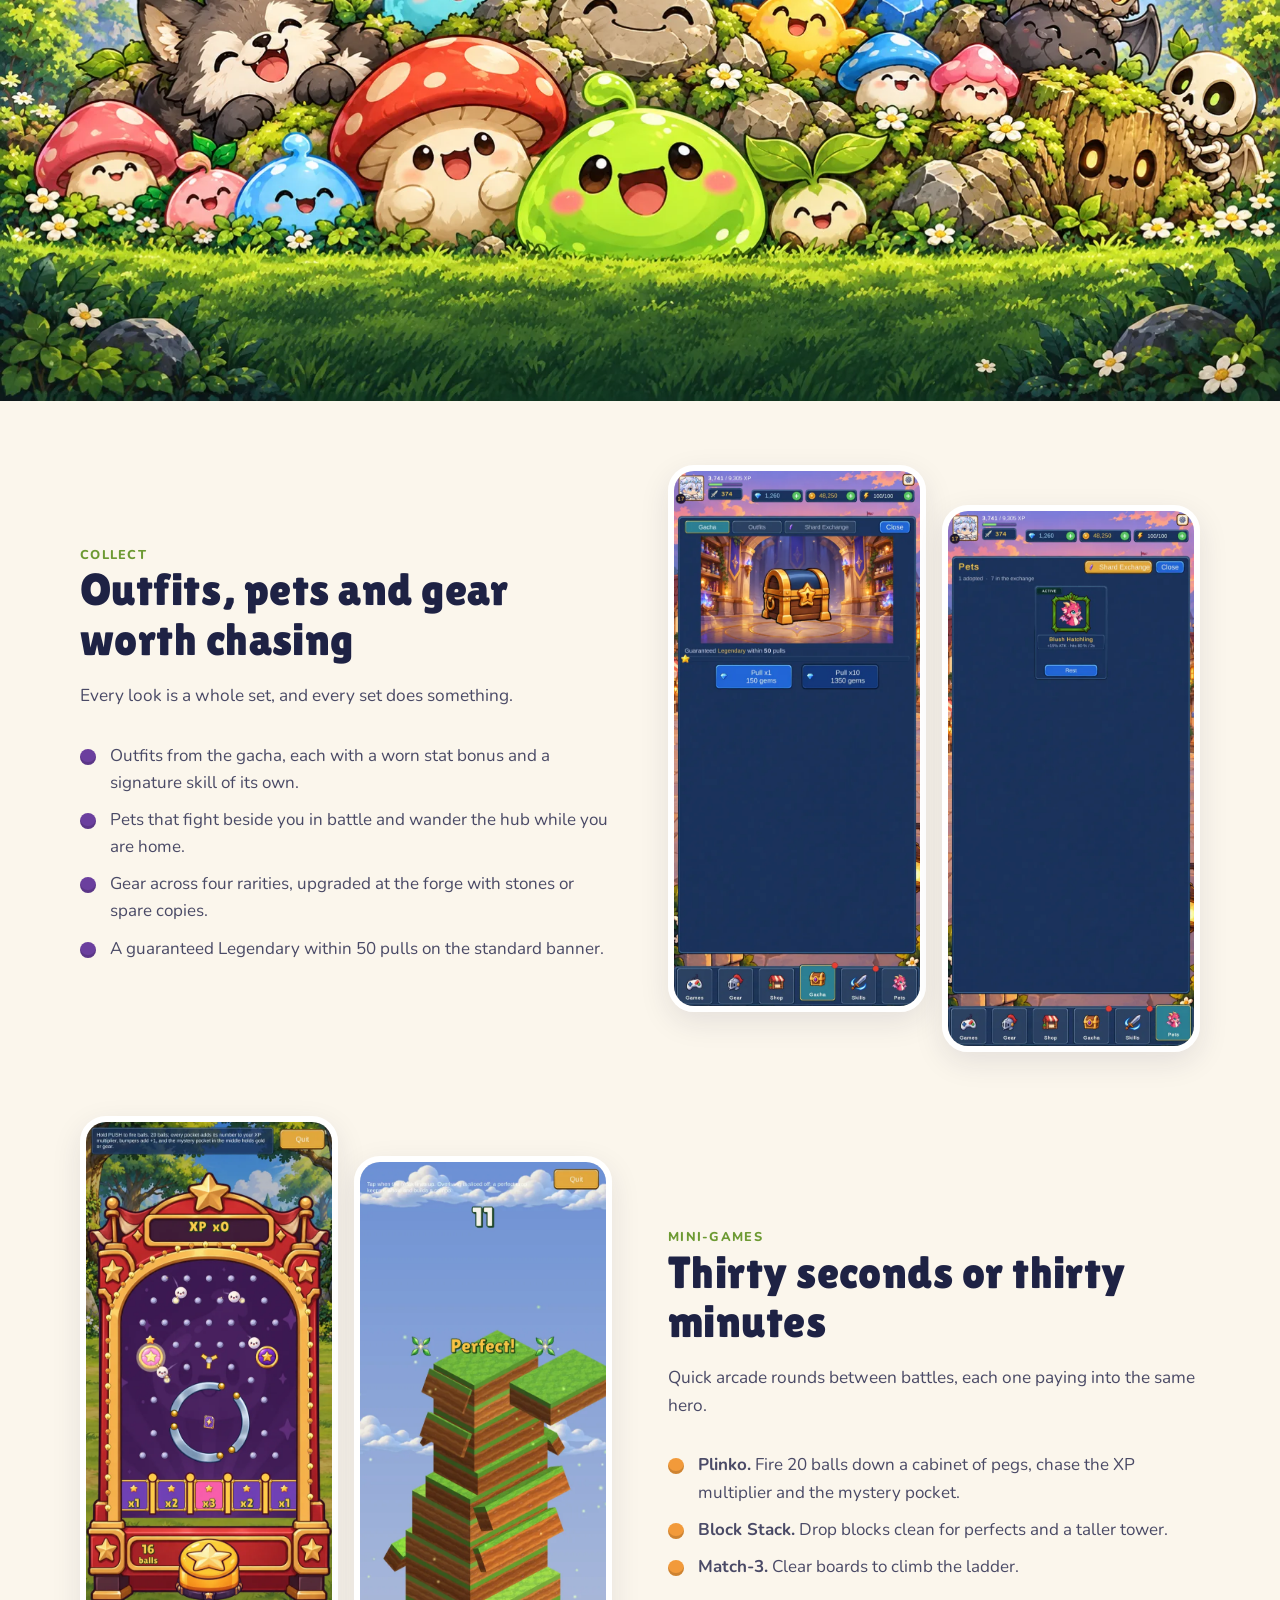
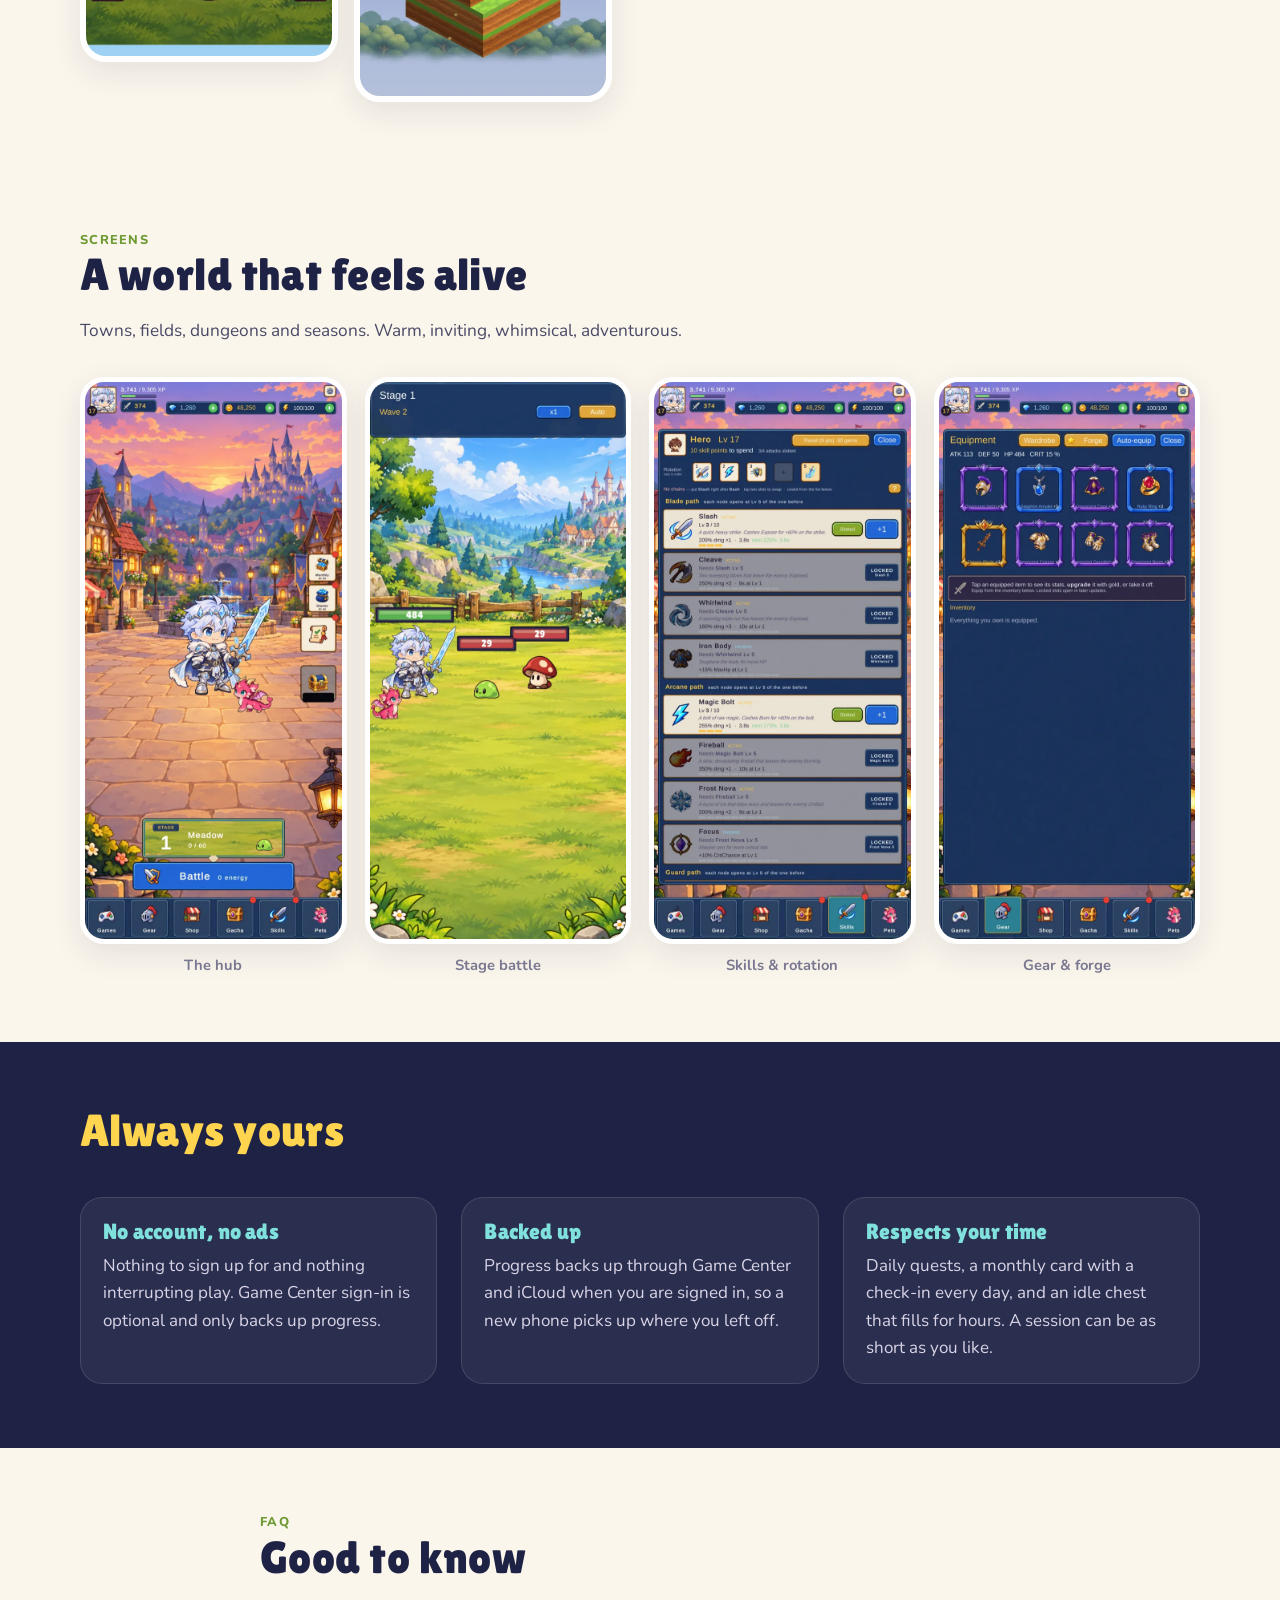
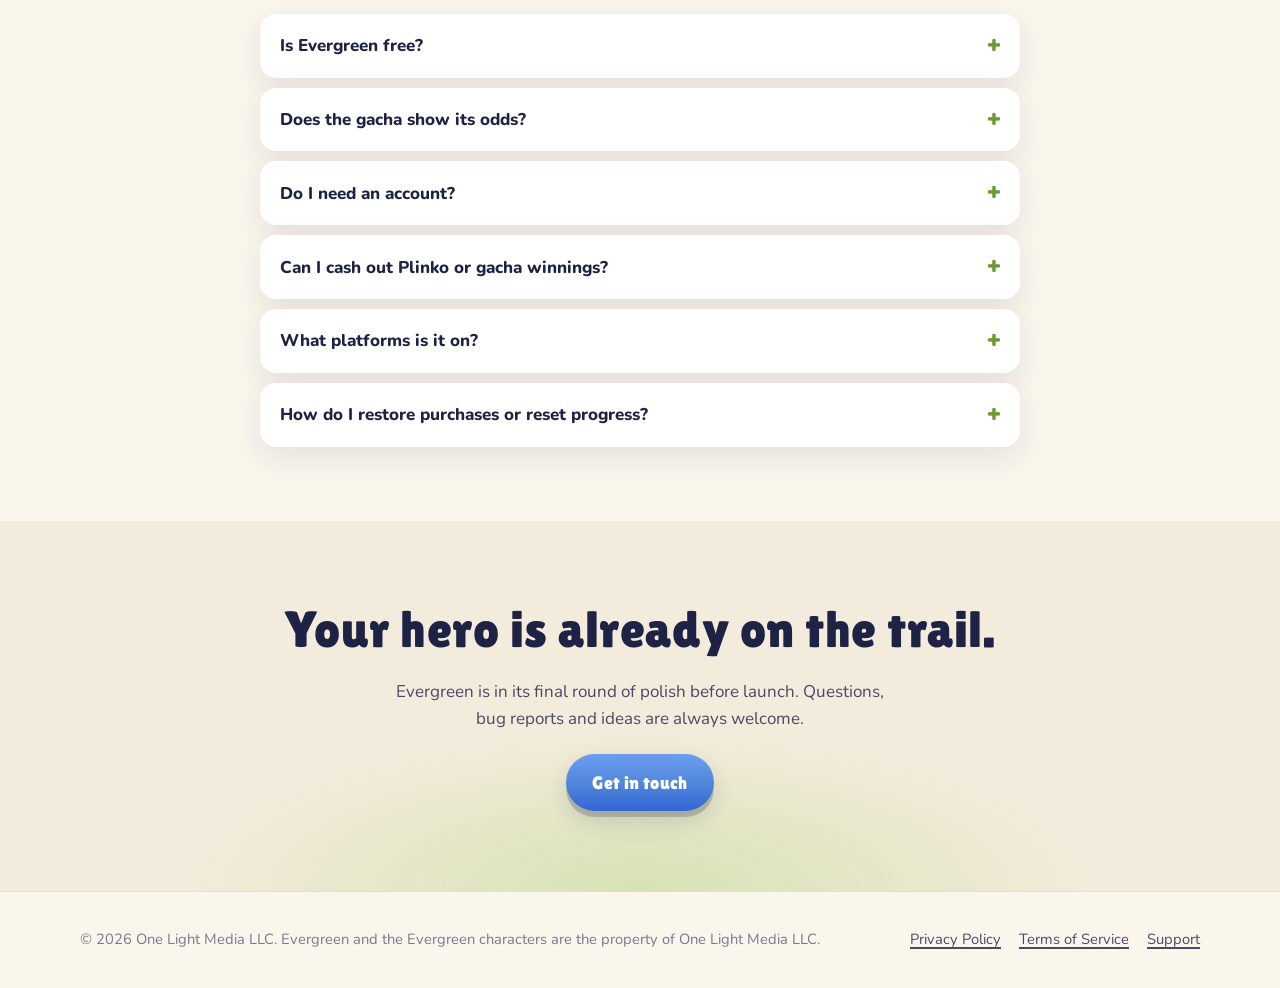
==== commit fc9b4e2d: "Name One Light Media LLC as the publisher; soften the gacha odds wording Co-Authored-By: Claude Fabl" ====
--- a/index.html
+++ b/index.html
@@ -183,7 +183,7 @@
       </details>
       <details>
         <summary>Does the gacha show its odds?</summary>
-        <p>The banner in the app shows its drop rates and the Legendary guarantee. Every pull on the standard banner counts toward a guaranteed Legendary within 50 pulls.</p>
+        <p>The banner in the app shows its Legendary guarantee: every pull on the standard banner counts toward a guaranteed Legendary within 50 pulls. Reward odds are available in the app or from us on request.</p>
       </details>
       <details>
         <summary>Do I need an account?</summary>
@@ -217,7 +217,7 @@
 
 <footer class="site-footer">
   <div class="wrap">
-    <div>© 2026 John Ju. Evergreen and the Evergreen characters are the property of their creator.</div>
+    <div>© 2026 One Light Media LLC. Evergreen and the Evergreen characters are the property of One Light Media LLC.</div>
     <nav aria-label="Legal">
       <a href="privacy.html">Privacy Policy</a>
       <a href="terms.html">Terms of Service</a>
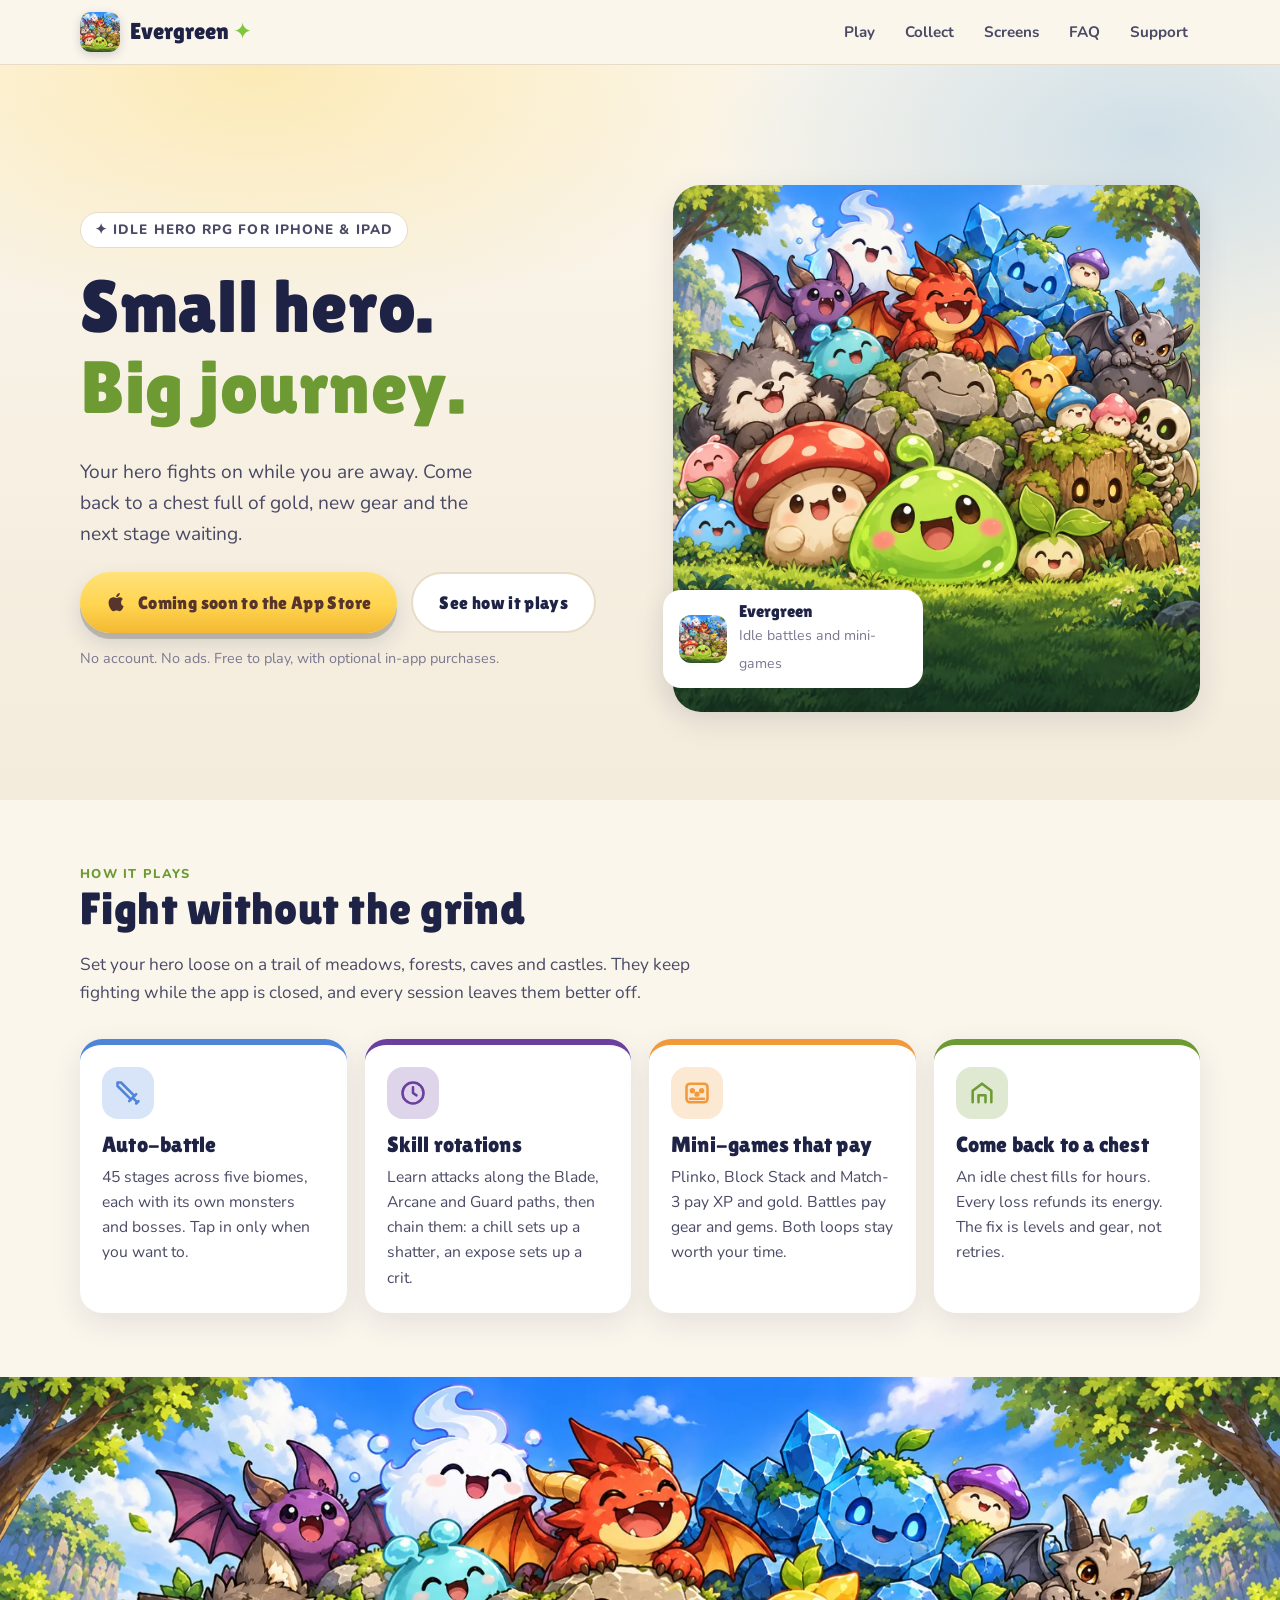
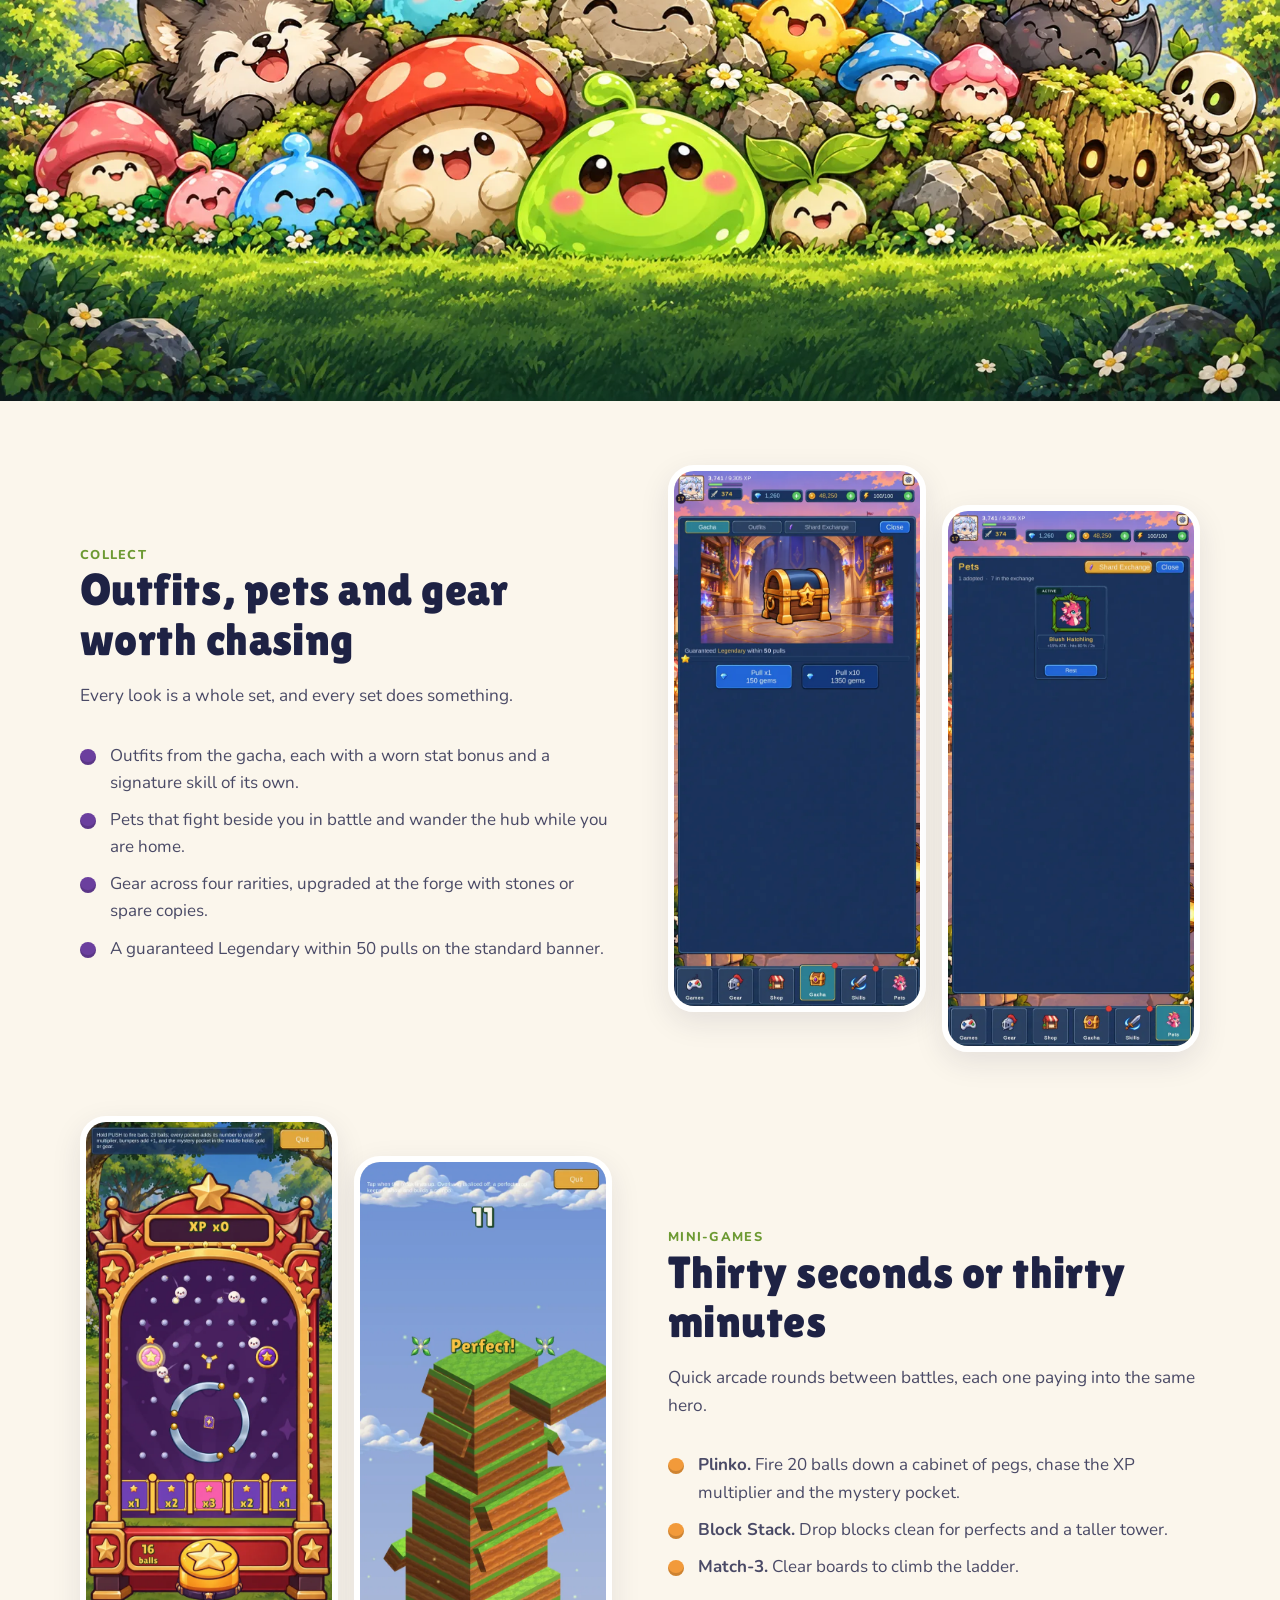
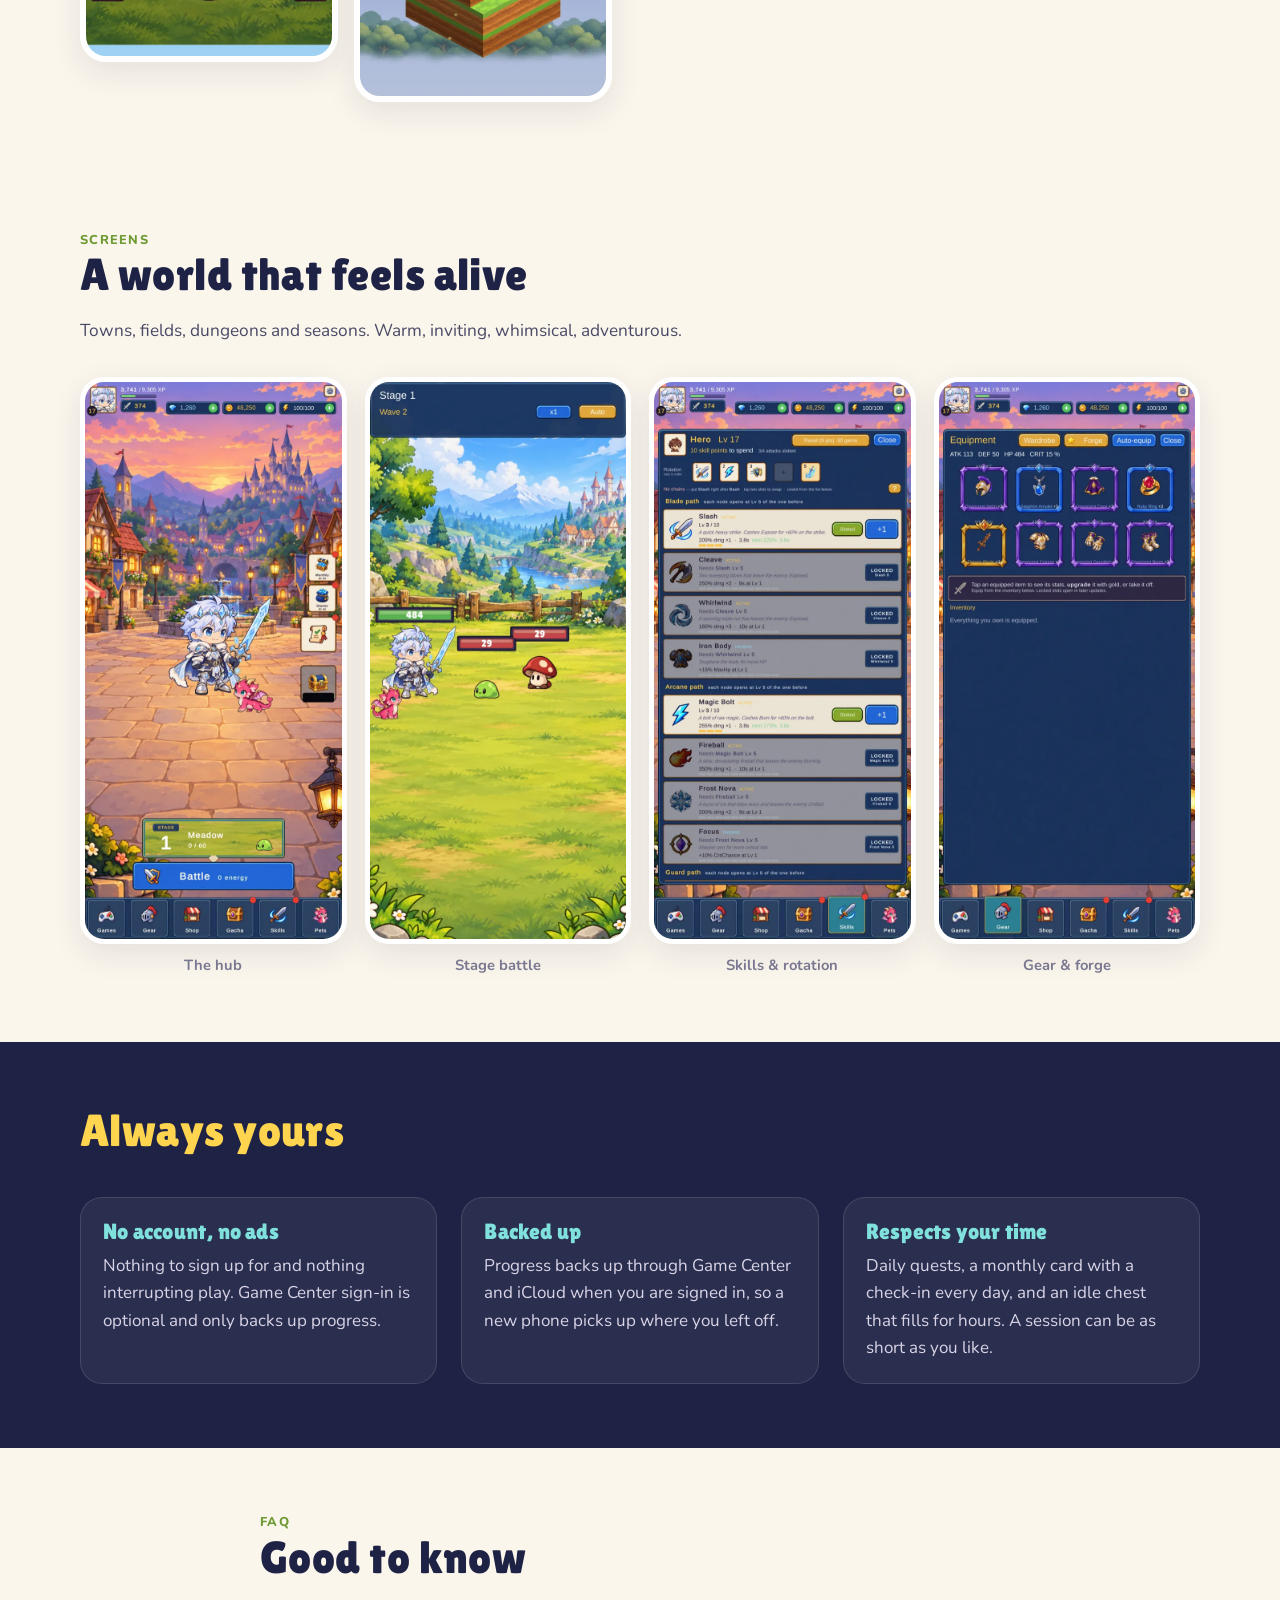
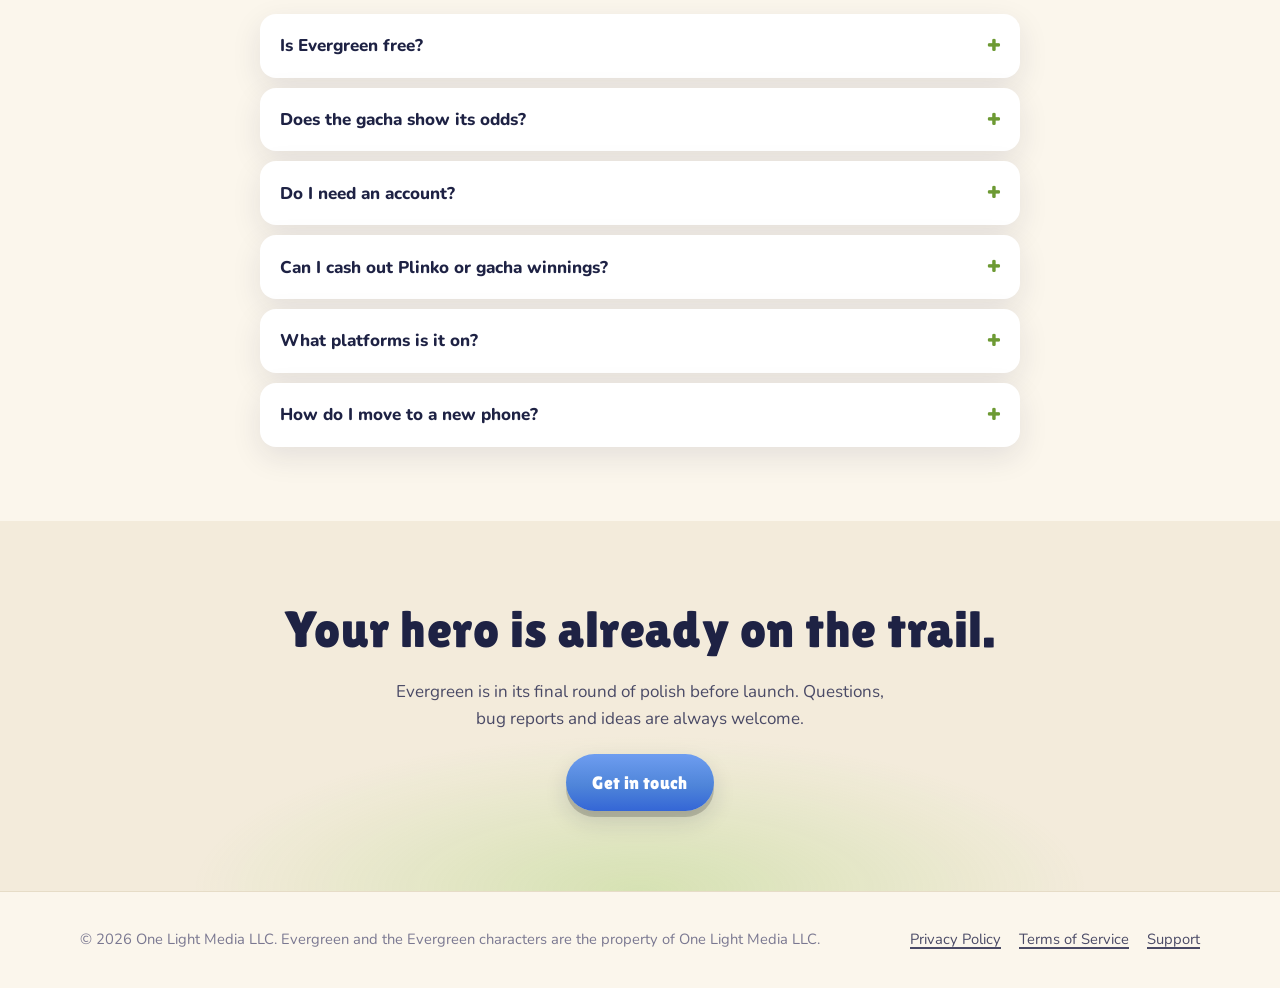
==== commit 39a5a577: "Drop Restore Purchases, Reset Progress and manual-support promises from the pages Co-Authored-By: Cl" ====
--- a/index.html
+++ b/index.html
@@ -183,7 +183,7 @@
       </details>
       <details>
         <summary>Does the gacha show its odds?</summary>
-        <p>The banner in the app shows its Legendary guarantee: every pull on the standard banner counts toward a guaranteed Legendary within 50 pulls. Reward odds are available in the app or from us on request.</p>
+        <p>The banner in the app shows its Legendary guarantee: every pull on the standard banner counts toward a guaranteed Legendary within 50 pulls.</p>
       </details>
       <details>
         <summary>Do I need an account?</summary>
@@ -198,8 +198,8 @@
         <p>iPhone and iPad first. An Android release is planned; follow this page for news.</p>
       </details>
       <details>
-        <summary>How do I restore purchases or reset progress?</summary>
-        <p>Both live in Settings, the gear icon at the top right of the hub. Restore Purchases re-grants the Starter Bundle and any active Monthly Card. Reset Progress deletes your local save and its cloud backup.</p>
+        <summary>How do I move to a new phone?</summary>
+        <p>Sign in to Game Center on the new device before opening Evergreen. The app restores the newest iCloud backup on launch. Progress from a device that was never signed in cannot be recovered.</p>
       </details>
     </div>
   </section>
